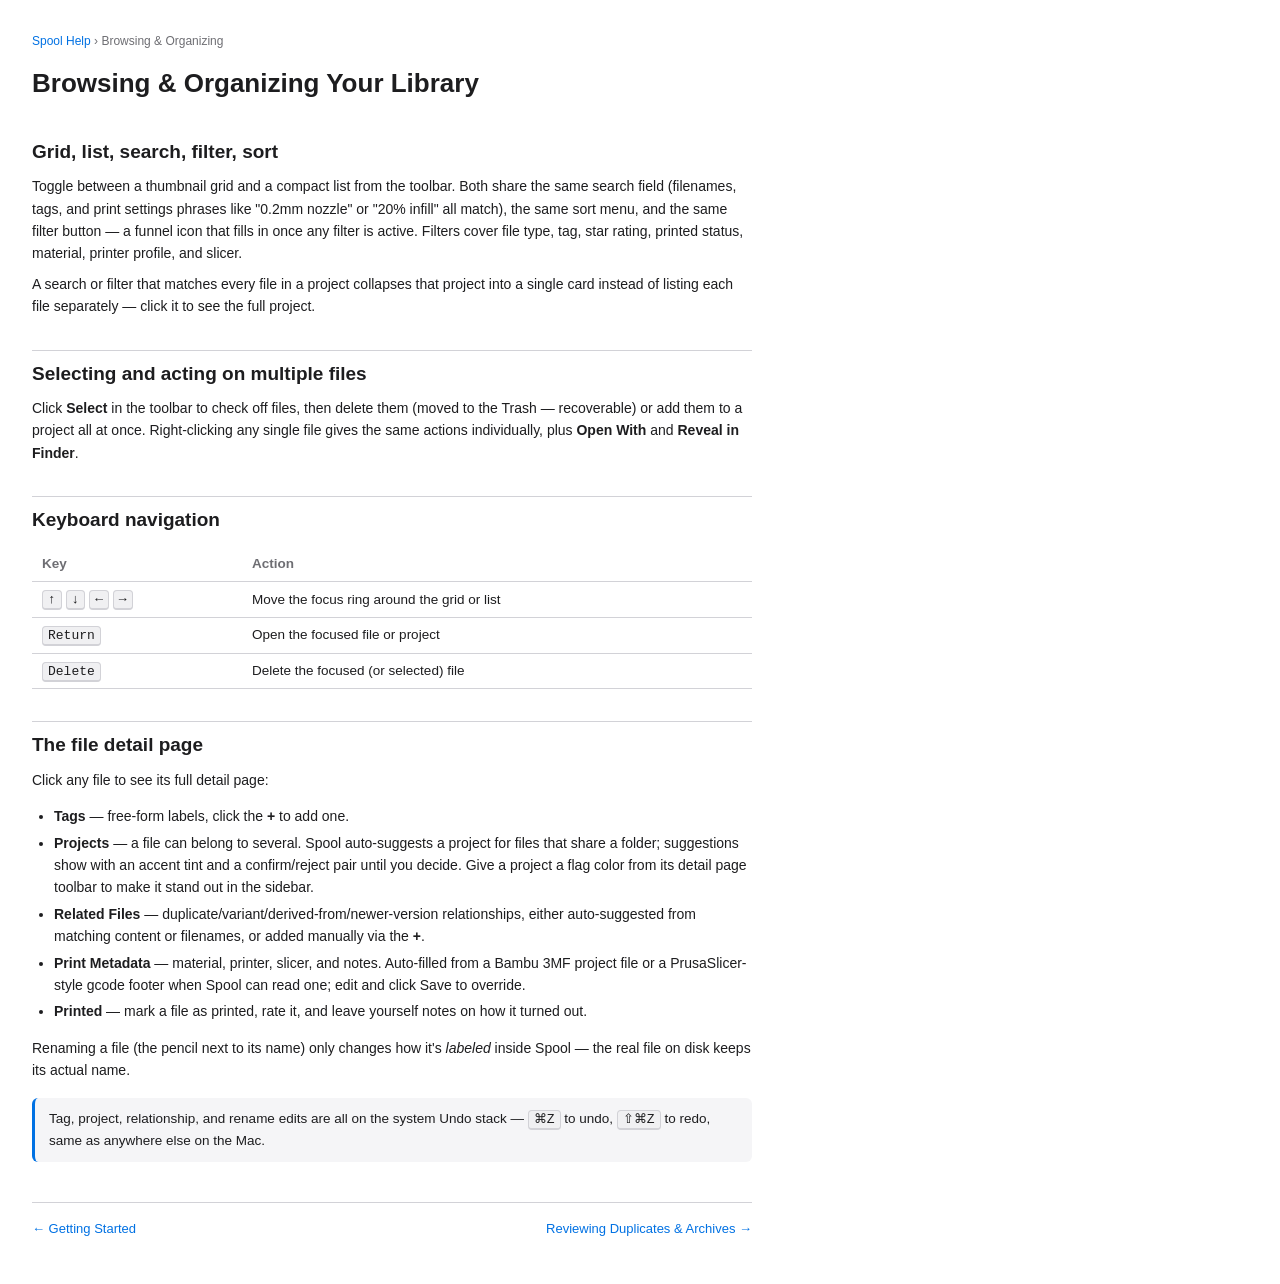
==== SpoolApp/Resources/Spool.help/Contents/Resources/en.lproj/browsing-and-organizing.html @ 6a755b41 "Initial commit: native macOS Swift rewrite of Spool Full-parity rewrite of the Python/FastAPI/Postgr" ====
<!DOCTYPE html>
<html lang="en">
<head>
<meta charset="utf-8">
<title>Browsing &amp; Organizing Your Library — Spool Help</title>
<link rel="stylesheet" href="help.css">
</head>
<body>
<p class="crumb"><a href="index.html">Spool Help</a> &rsaquo; Browsing &amp; Organizing</p>
<h1>Browsing &amp; Organizing Your Library</h1>

<h2>Grid, list, search, filter, sort</h2>
<p>Toggle between a thumbnail grid and a compact list from the toolbar. Both share the same
search field (filenames, tags, and print settings phrases like "0.2mm nozzle" or "20% infill"
all match), the same sort menu, and the same filter button — a funnel icon that fills in once
any filter is active. Filters cover file type, tag, star rating, printed status, material,
printer profile, and slicer.</p>
<p>A search or filter that matches every file in a project collapses that project into a single
card instead of listing each file separately — click it to see the full project.</p>

<h2>Selecting and acting on multiple files</h2>
<p>Click <strong>Select</strong> in the toolbar to check off files, then delete them (moved to
the Trash — recoverable) or add them to a project all at once. Right-clicking any single file
gives the same actions individually, plus <strong>Open With</strong> and
<strong>Reveal in Finder</strong>.</p>

<h2>Keyboard navigation</h2>
<table>
<tr><th>Key</th><th>Action</th></tr>
<tr><td><kbd>↑</kbd> <kbd>↓</kbd> <kbd>←</kbd> <kbd>→</kbd></td><td>Move the focus ring around the grid or list</td></tr>
<tr><td><kbd>Return</kbd></td><td>Open the focused file or project</td></tr>
<tr><td><kbd>Delete</kbd></td><td>Delete the focused (or selected) file</td></tr>
</table>

<h2>The file detail page</h2>
<p>Click any file to see its full detail page:</p>
<ul>
<li><strong>Tags</strong> — free-form labels, click the <strong>+</strong> to add one.</li>
<li><strong>Projects</strong> — a file can belong to several. Spool auto-suggests a project for
files that share a folder; suggestions show with an accent tint and a confirm/reject pair until
you decide. Give a project a flag color from its detail page toolbar to make it stand out in the
sidebar.</li>
<li><strong>Related Files</strong> — duplicate/variant/derived-from/newer-version relationships,
either auto-suggested from matching content or filenames, or added manually via the
<strong>+</strong>.</li>
<li><strong>Print Metadata</strong> — material, printer, slicer, and notes. Auto-filled from a
Bambu 3MF project file or a PrusaSlicer-style gcode footer when Spool can read one; edit and
click Save to override.</li>
<li><strong>Printed</strong> — mark a file as printed, rate it, and leave yourself notes on how
it turned out.</li>
</ul>
<p>Renaming a file (the pencil next to its name) only changes how it's <em>labeled</em> inside
Spool — the real file on disk keeps its actual name.</p>

<div class="note">Tag, project, relationship, and rename edits are all on the system Undo stack
— <kbd>⌘Z</kbd> to undo, <kbd>⇧⌘Z</kbd> to redo, same as anywhere else on the Mac.</div>

<div class="nav-footer">
<a href="getting-started.html">← Getting Started</a>
<a href="duplicates-archives-and-review.html">Reviewing Duplicates &amp; Archives →</a>
</div>
</body>
</html>
---- SpoolApp/Resources/Spool.help/Contents/Resources/en.lproj/help.css ----
:root {
    color-scheme: light dark;
    --text: #1d1d1f;
    --text-secondary: #6e6e73;
    --bg: #ffffff;
    --bg-secondary: #f5f5f7;
    --accent: #0071e3;
    --border: #d2d2d7;
    --code-bg: #f0f0f2;
}

@media (prefers-color-scheme: dark) {
    :root {
        --text: #f5f5f7;
        --text-secondary: #a1a1a6;
        --bg: #1e1e1e;
        --bg-secondary: #2c2c2e;
        --accent: #409cff;
        --border: #3a3a3c;
        --code-bg: #2c2c2e;
    }
}

body {
    font-family: -apple-system, BlinkMacSystemFont, "Helvetica Neue", Helvetica, Arial, sans-serif;
    font-size: 14px;
    line-height: 1.6;
    color: var(--text);
    background: var(--bg);
    margin: 0;
    padding: 24px 32px 48px;
    max-width: 720px;
}

h1 {
    font-size: 26px;
    font-weight: 700;
    margin: 0 0 4px;
}

h2 {
    font-size: 19px;
    font-weight: 600;
    margin: 32px 0 8px;
    padding-top: 8px;
    border-top: 1px solid var(--border);
}

h2:first-of-type {
    border-top: none;
    padding-top: 0;
}

h3 {
    font-size: 15px;
    font-weight: 600;
    margin: 20px 0 6px;
}

p {
    margin: 8px 0;
}

.subtitle {
    color: var(--text-secondary);
    font-size: 15px;
    margin: 0 0 20px;
}

a {
    color: var(--accent);
    text-decoration: none;
}

a:hover {
    text-decoration: underline;
}

ul, ol {
    padding-left: 22px;
}

li {
    margin: 4px 0;
}

.toc {
    background: var(--bg-secondary);
    border-radius: 10px;
    padding: 4px 20px;
    margin: 20px 0;
}

.toc li {
    margin: 10px 0;
}

.toc .desc {
    display: block;
    color: var(--text-secondary);
    font-size: 13px;
}

code, kbd {
    font-family: ui-monospace, SFMono-Regular, Menlo, monospace;
    background: var(--code-bg);
    border-radius: 4px;
    padding: 1px 5px;
    font-size: 13px;
}

kbd {
    border: 1px solid var(--border);
    border-bottom-width: 2px;
}

table {
    border-collapse: collapse;
    width: 100%;
    margin: 12px 0;
}

th, td {
    text-align: left;
    padding: 6px 10px;
    border-bottom: 1px solid var(--border);
    font-size: 13.5px;
}

th {
    color: var(--text-secondary);
    font-weight: 600;
}

.note {
    background: var(--bg-secondary);
    border-left: 3px solid var(--accent);
    border-radius: 6px;
    padding: 10px 14px;
    margin: 16px 0;
    font-size: 13.5px;
}

.nav-footer {
    margin-top: 40px;
    padding-top: 16px;
    border-top: 1px solid var(--border);
    display: flex;
    justify-content: space-between;
    font-size: 13px;
}

.crumb {
    font-size: 12px;
    color: var(--text-secondary);
    margin-bottom: 12px;
}
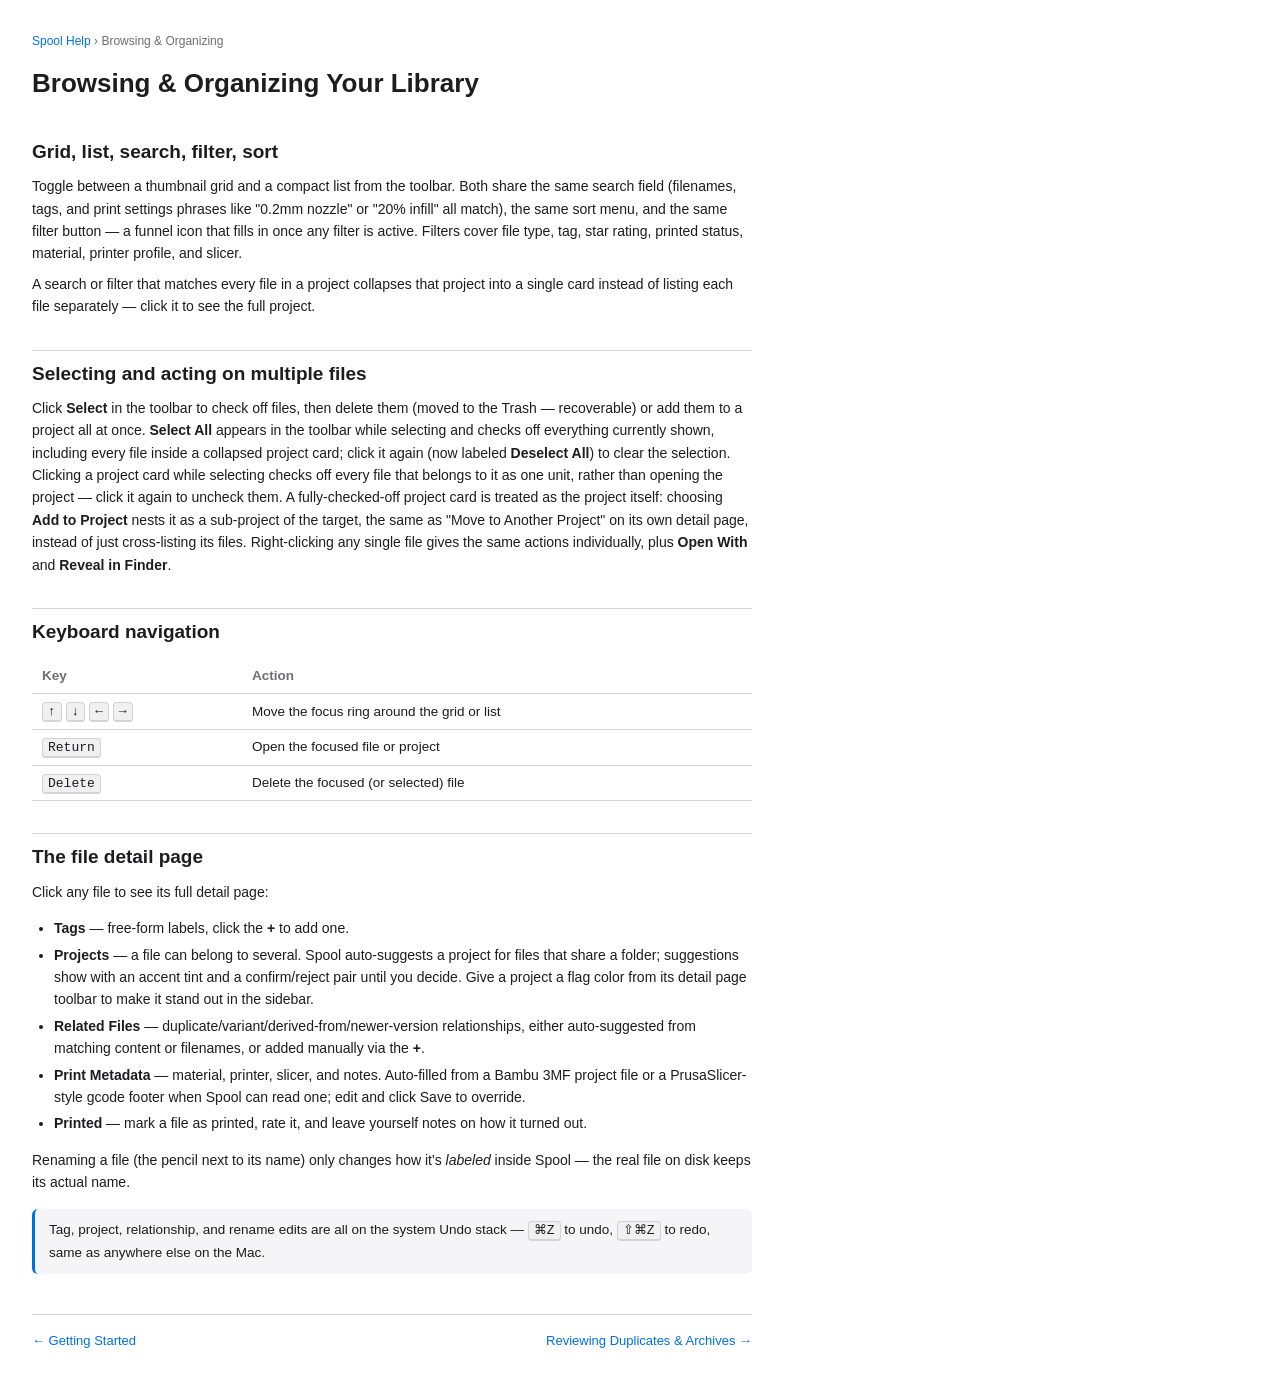
==== commit 21527105: "Replace archive-tool execution with manual extraction; ship menu bar next-scan and Library select-al" ====
--- a/SpoolApp/Resources/Spool.help/Contents/Resources/en.lproj/browsing-and-organizing.html
+++ b/SpoolApp/Resources/Spool.help/Contents/Resources/en.lproj/browsing-and-organizing.html
@@ -20,8 +20,15 @@
 
 <h2>Selecting and acting on multiple files</h2>
 <p>Click <strong>Select</strong> in the toolbar to check off files, then delete them (moved to
-the Trash — recoverable) or add them to a project all at once. Right-clicking any single file
-gives the same actions individually, plus <strong>Open With</strong> and
+the Trash — recoverable) or add them to a project all at once. <strong>Select All</strong>
+appears in the toolbar while selecting and checks off everything currently shown, including
+every file inside a collapsed project card; click it again (now labeled <strong>Deselect
+All</strong>) to clear the selection. Clicking a project card while selecting checks off every
+file that belongs to it as one unit, rather than opening the project — click it again to
+uncheck them. A fully-checked-off project card is treated as the project itself: choosing
+<strong>Add to Project</strong> nests it as a sub-project of the target, the same as "Move to
+Another Project" on its own detail page, instead of just cross-listing its files. Right-clicking
+any single file gives the same actions individually, plus <strong>Open With</strong> and
 <strong>Reveal in Finder</strong>.</p>
 
 <h2>Keyboard navigation</h2>
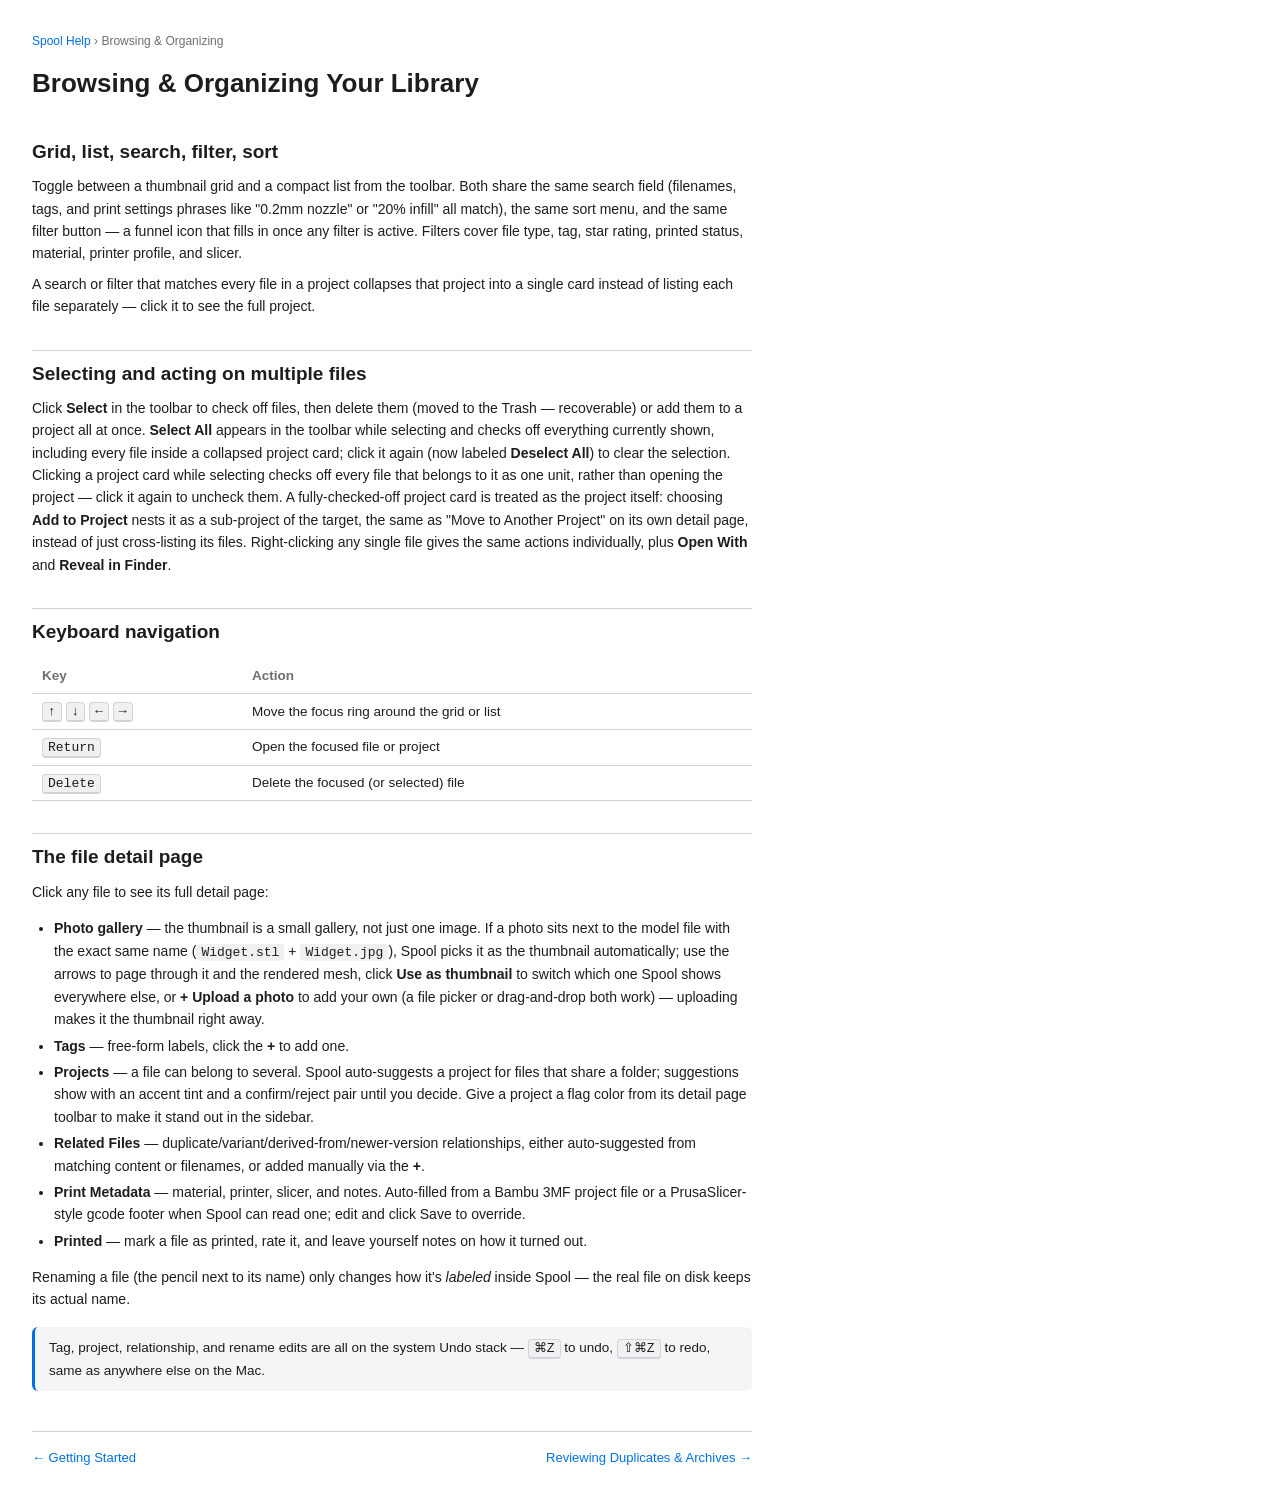
==== commit 1b09dd20: "Add a per-file photo gallery, fix a second orphaned-project gap, restyle Clean Up Names Photo galler" ====
--- a/SpoolApp/Resources/Spool.help/Contents/Resources/en.lproj/browsing-and-organizing.html
+++ b/SpoolApp/Resources/Spool.help/Contents/Resources/en.lproj/browsing-and-organizing.html
@@ -42,6 +42,12 @@
 <h2>The file detail page</h2>
 <p>Click any file to see its full detail page:</p>
 <ul>
+<li><strong>Photo gallery</strong> — the thumbnail is a small gallery, not just one image.
+If a photo sits next to the model file with the exact same name (<code>Widget.stl</code> +
+<code>Widget.jpg</code>), Spool picks it as the thumbnail automatically; use the arrows to page
+through it and the rendered mesh, click <strong>Use as thumbnail</strong> to switch which one
+Spool shows everywhere else, or <strong>+ Upload a photo</strong> to add your own (a file picker
+or drag-and-drop both work) — uploading makes it the thumbnail right away.</li>
 <li><strong>Tags</strong> — free-form labels, click the <strong>+</strong> to add one.</li>
 <li><strong>Projects</strong> — a file can belong to several. Spool auto-suggests a project for
 files that share a folder; suggestions show with an accent tint and a confirm/reject pair until
